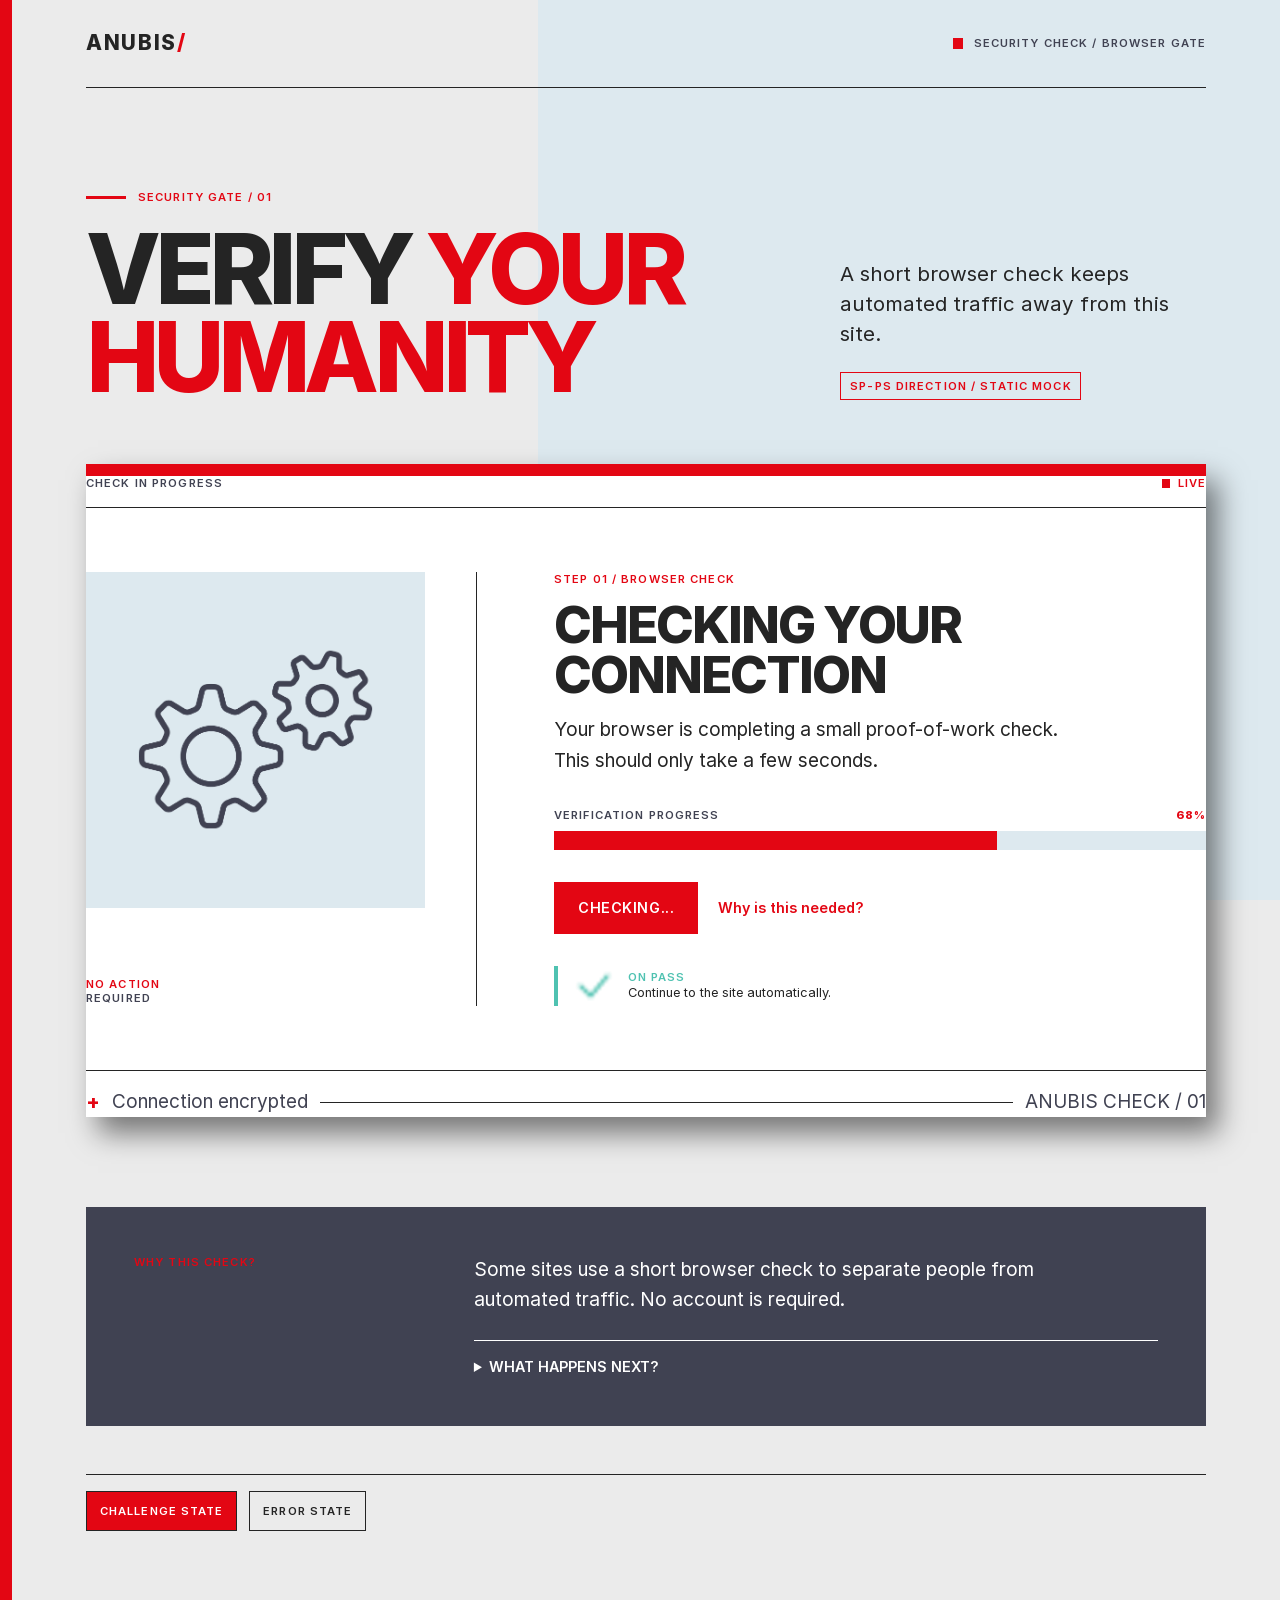
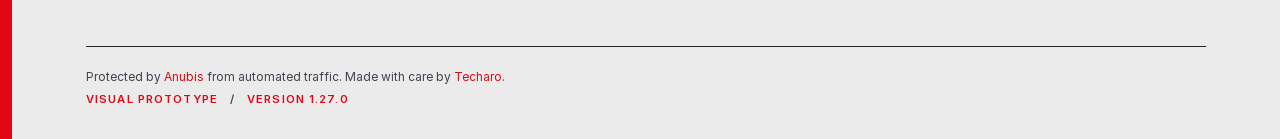
==== prototype/sp-styled-challenge/index.html @ 0422e62f "feat(prototype): add SP-styled challenge mock Add responsive static challenge and error states using" ====
<!doctype html>
<!-- PROTOTYPE ONLY: this page is a visual proposal, not production markup. -->
<html lang="en">
  <head>
    <meta charset="utf-8" />
    <meta name="viewport" content="width=device-width, initial-scale=1" />
    <meta name="robots" content="noindex, nofollow" />
    <title>Verify your humanity | Anubis prototype</title>
    <link rel="stylesheet" href="./styles.css" />
  </head>
  <body class="page-challenge">
    <header class="masthead">
      <a
        class="wordmark"
        href="./index.html"
        aria-label="Anubis prototype home"
      >
        Anubis<span class="wordmark-mark">/</span>
      </a>
      <div class="masthead-meta">
        <span class="masthead-signal" aria-hidden="true"></span>
        <span>Security check / Browser gate</span>
      </div>
    </header>

    <main class="page-shell">
      <section class="intro" aria-labelledby="page-title">
        <div>
          <div class="section-kicker">Security gate / 01</div>
          <h1 id="page-title">
            Verify <span class="text-red">your humanity</span>
          </h1>
        </div>
        <div>
          <p class="lede">
            A short browser check keeps automated traffic away from this site.
          </p>
          <span class="prototype-label">SP-PS direction / static mock</span>
        </div>
      </section>

      <section class="challenge-card" aria-labelledby="challenge-title">
        <div class="card-topline">
          <span>Check in progress</span>
          <span class="status-pill">
            <span class="status-dot" aria-hidden="true"></span>
            Live
          </span>
        </div>

        <div class="challenge-grid">
          <div class="visual-column">
            <div class="icon-frame">
              <img
                class="challenge-icon"
                src="../../web/static/img/pensive.webp"
                alt="Gears pictogram showing that the browser check is in progress"
              />
            </div>
            <p class="visual-note">No action<br /><span>required</span></p>
          </div>

          <div class="challenge-copy">
            <p class="eyebrow">Step 01 / Browser check</p>
            <h2 id="challenge-title">Checking your connection</h2>
            <p>
              Your browser is completing a small proof-of-work check. This
              should only take a few seconds.
            </p>

            <div class="progress-group">
              <div class="progress-meta">
                <span>Verification progress</span>
                <strong>68%</strong>
              </div>
              <div
                class="progress-track"
                role="progressbar"
                aria-label="Verification progress"
                aria-valuemin="0"
                aria-valuemax="100"
                aria-valuenow="68"
              >
                <span class="progress-fill"></span>
              </div>
            </div>

            <div class="challenge-actions">
              <button class="button-primary" type="button" disabled>
                Checking...
              </button>
              <a class="text-link" href="#why">Why is this needed?</a>
            </div>

            <div class="completion-note">
              <img
                class="completion-icon"
                src="../../web/static/img/happy.webp"
                alt=""
              />
              <p>
                <span class="completion-label">On pass</span>
                Continue to the site automatically.
              </p>
            </div>
          </div>
        </div>

        <div class="card-footer">
          <span class="card-footer-mark" aria-hidden="true">+</span>
          <span>Connection encrypted</span>
          <span class="card-footer-rule" aria-hidden="true"></span>
          <span>ANUBIS CHECK / 01</span>
        </div>
      </section>

      <section class="info-panel" id="why" aria-labelledby="why-title">
        <div class="info-heading" id="why-title">Why this check?</div>
        <div>
          <p>
            Some sites use a short browser check to separate people from
            automated traffic. No account is required.
          </p>
          <details>
            <summary>What happens next?</summary>
            <p>
              Once the check passes, this page sends you back to the address you
              requested. If it cannot complete, use the error-state mock below
              to contact the website owner.
            </p>
          </details>
        </div>
      </section>

      <nav class="state-nav" aria-label="Prototype page states">
        <a class="state-link" href="./index.html" aria-current="page">
          Challenge state
        </a>
        <a class="state-link" href="./error.html">Error state</a>
      </nav>
    </main>

    <footer class="site-footer">
      <p>
        Protected by <a href="https://github.com/TecharoHQ/anubis">Anubis</a>
        from automated traffic. Made with care by
        <a href="https://techaro.lol">Techaro</a>.
      </p>
      <div class="footer-meta">
        <span>Visual prototype</span>
        <span class="footer-separator" aria-hidden="true">/</span>
        <span>Version 1.27.0</span>
      </div>
    </footer>
  </body>
</html>
---- prototype/sp-styled-challenge/styles.css ----
/*
 * PROTOTYPE ONLY: visual direction for the SP-styled Anubis challenge pages.
 * The production templates should be rebuilt from the approved direction.
 */

@font-face {
  font-family: "Inter";
  font-style: normal;
  font-weight: 400;
  font-display: swap;
  src: url("../../xess/static/inter-regular.woff2") format("woff2");
}

@font-face {
  font-family: "Inter";
  font-style: normal;
  font-weight: 600;
  font-display: swap;
  src: url("../../xess/static/inter-semibold.woff2") format("woff2");
}

@font-face {
  font-family: "Inter";
  font-style: normal;
  font-weight: 800;
  font-display: swap;
  src: url("../../xess/static/inter-extrabold.woff2") format("woff2");
}

@font-face {
  font-family: "Iosevka Curly";
  font-style: normal;
  font-weight: 400;
  font-display: swap;
  src: url("../../xess/static/iosevka-curly.woff2") format("woff2");
}

:root {
  --red: #e30613;
  --ink: #242424;
  --dark-grey: #404252;
  --light-grey: #ebebeb;
  --pale-blue: #dde9ef;
  --turquoise: #4fc2b1;
  --white: #ffffff;
  --shadow: 12px 16px 27px rgba(0, 0, 0, 0.5);
  --gutter: clamp(1.25rem, 5vw, 5rem);
}

* {
  box-sizing: border-box;
}

html {
  min-width: 320px;
  scroll-behavior: smooth;
}

body {
  min-height: 100vh;
  margin: 0;
  border-left: 12px solid var(--red);
  background: var(--light-grey);
  color: var(--ink);
  font-family:
    Inter,
    -apple-system,
    BlinkMacSystemFont,
    "Segoe UI",
    sans-serif;
  font-size: 19px;
  font-weight: 400;
  line-height: 1.6;
}

body::before {
  position: fixed;
  z-index: -1;
  inset: 0 0 0 42%;
  background: var(--pale-blue);
  content: "";
}

a {
  color: var(--red);
  text-decoration: none;
}

a:hover {
  text-decoration: underline;
  text-decoration-thickness: 0.125em;
  text-underline-offset: 0.15em;
}

:focus-visible {
  outline: 3px solid var(--red);
  outline-offset: 4px;
}

img {
  display: block;
  max-width: 100%;
}

button,
a.button {
  min-height: 3.25rem;
  border: 0;
  border-radius: 0;
  padding: 0.75rem 1.5rem;
  font: inherit;
  font-size: 0.9rem;
  font-weight: 600;
  line-height: 1.25;
  text-transform: uppercase;
  letter-spacing: 0.04em;
  cursor: pointer;
}

button:disabled {
  cursor: wait;
}

.button-primary {
  background: var(--red);
  color: var(--white);
  transition:
    background-color 0.25s ease-in-out,
    color 0.25s ease-in-out;
}

.button-primary:hover:not(:disabled),
.button-primary:focus-visible:not(:disabled) {
  background: var(--ink);
  color: var(--white);
}

.button-secondary {
  display: inline-flex;
  align-items: center;
  justify-content: center;
  background: var(--light-grey);
  color: var(--red);
  transition:
    background-color 0.25s ease-in-out,
    color 0.25s ease-in-out;
}

.button-secondary:hover,
.button-secondary:focus-visible {
  background: var(--red);
  color: var(--white);
  text-decoration: none;
}

.masthead,
.page-shell,
.site-footer {
  width: min(1120px, calc(100% - 2 * var(--gutter)));
  margin-inline: auto;
}

.masthead {
  display: flex;
  align-items: center;
  justify-content: space-between;
  gap: 1rem;
  min-height: 5.5rem;
  border-bottom: 1px solid var(--ink);
}

.wordmark {
  color: var(--ink);
  font-size: 1.3rem;
  font-weight: 800;
  line-height: 1;
  text-transform: uppercase;
  letter-spacing: 0.08em;
}

.wordmark:hover {
  color: var(--red);
  text-decoration: none;
}

.wordmark-mark {
  color: var(--red);
}

.masthead-meta,
.prototype-label,
.section-kicker,
.eyebrow,
.card-topline,
.visual-note,
.progress-meta,
.completion-label,
.info-heading,
.state-link,
.footer-meta {
  font-size: 0.7rem;
  font-weight: 600;
  line-height: 1.3;
  text-transform: uppercase;
  letter-spacing: 0.1em;
}

.masthead-meta {
  display: flex;
  align-items: center;
  gap: 0.65rem;
  color: var(--dark-grey);
  text-align: right;
}

.masthead-signal {
  display: inline-block;
  width: 0.65rem;
  height: 0.65rem;
  background: var(--red);
}

.page-shell {
  padding-block: clamp(3.5rem, 8vw, 7rem) clamp(4rem, 9vw, 8rem);
}

.intro {
  display: grid;
  grid-template-columns: minmax(0, 1fr) minmax(14rem, 0.55fr);
  align-items: end;
  gap: clamp(2rem, 7vw, 7rem);
  margin-bottom: clamp(2rem, 5vw, 4.5rem);
}

.section-kicker {
  display: flex;
  align-items: center;
  gap: 0.75rem;
  margin-bottom: 1.25rem;
  color: var(--red);
}

.section-kicker::before {
  width: 2.5rem;
  height: 3px;
  background: currentColor;
  content: "";
}

h1,
h2,
h3,
p {
  margin-top: 0;
}

h1,
h2,
h3 {
  font-weight: 800;
  text-transform: uppercase;
}

h1 {
  max-width: 9ch;
  margin-bottom: 0;
  font-size: clamp(3.25rem, 7.6vw, 6.4rem);
  line-height: 0.9;
  letter-spacing: -0.06em;
}

.text-red {
  color: var(--red);
}

.lede {
  max-width: 29rem;
  margin-bottom: 0.25rem;
  font-size: clamp(1.05rem, 1.6vw, 1.3rem);
  line-height: 1.45;
}

.prototype-label {
  display: inline-block;
  margin-top: 1.25rem;
  border: 1px solid var(--red);
  padding: 0.35rem 0.55rem;
  color: var(--red);
}

.challenge-card,
.error-card {
  background: var(--white);
  box-shadow: var(--shadow);
}

.challenge-card {
  border-top: 12px solid var(--red);
}

.card-topline {
  display: flex;
  align-items: center;
  justify-content: space-between;
  gap: 1rem;
  border-bottom: 1px solid var(--ink);
  padding-bottom: 1rem;
  color: var(--dark-grey);
}

.status-pill {
  display: inline-flex;
  align-items: center;
  gap: 0.45rem;
  color: var(--red);
}

.status-dot {
  display: inline-block;
  width: 0.55rem;
  height: 0.55rem;
  background: var(--red);
}

.challenge-grid {
  display: grid;
  grid-template-columns: minmax(15rem, 0.75fr) minmax(0, 1.25fr);
  gap: clamp(2rem, 6vw, 6rem);
  padding: clamp(2rem, 5vw, 4.5rem) 0;
}

.visual-column {
  display: flex;
  flex-direction: column;
  justify-content: space-between;
  border-right: 1px solid var(--ink);
  padding-right: clamp(1.5rem, 4vw, 4rem);
}

.icon-frame {
  display: grid;
  place-items: center;
  min-height: clamp(15rem, 30vw, 21rem);
  background: var(--pale-blue);
}

.challenge-icon {
  width: min(70%, 15rem);
}

.visual-note {
  margin: 1.25rem 0 0;
  color: var(--red);
}

.visual-note span {
  color: var(--dark-grey);
}

.eyebrow {
  margin-bottom: 0.8rem;
  color: var(--red);
}

h2 {
  max-width: 14ch;
  margin-bottom: 1rem;
  font-size: clamp(2rem, 4vw, 3.4rem);
  line-height: 0.98;
  letter-spacing: -0.04em;
}

.challenge-copy > p:not(.eyebrow) {
  max-width: 34rem;
  margin-bottom: 2rem;
}

.progress-group {
  margin-bottom: 2rem;
}

.progress-meta {
  display: flex;
  justify-content: space-between;
  gap: 1rem;
  margin-bottom: 0.55rem;
  color: var(--dark-grey);
}

.progress-meta strong {
  color: var(--red);
  font-weight: 800;
}

.progress-track {
  height: 1.15rem;
  background: var(--pale-blue);
}

.progress-fill {
  display: block;
  width: 68%;
  height: 100%;
  background: var(--red);
  transition: width 0.9s ease;
}

.challenge-actions,
.error-actions {
  display: flex;
  flex-wrap: wrap;
  align-items: center;
  gap: 1.25rem;
}

.text-link {
  font-size: 0.9rem;
  font-weight: 600;
}

.completion-note {
  display: flex;
  align-items: center;
  gap: 0.85rem;
  margin-top: 2rem;
  border-left: 4px solid var(--turquoise);
  padding-left: 1rem;
}

.completion-icon {
  width: 2.5rem;
  height: 2.5rem;
  object-fit: contain;
}

.completion-note p {
  margin-bottom: 0;
  font-size: 0.8rem;
  line-height: 1.35;
}

.completion-label {
  display: block;
  color: var(--turquoise);
}

.card-footer {
  display: flex;
  align-items: center;
  gap: 0.75rem;
  border-top: 1px solid var(--ink);
  padding-top: 1rem;
  color: var(--dark-grey);
}

.card-footer-mark {
  color: var(--red);
  font-size: 1.25rem;
  font-weight: 800;
  line-height: 1;
}

.card-footer-rule {
  flex: 1;
  height: 1px;
  background: var(--ink);
}

.info-panel {
  display: grid;
  grid-template-columns: minmax(10rem, 0.45fr) minmax(0, 1fr);
  gap: 2rem;
  margin-top: clamp(3rem, 7vw, 6rem);
  background: var(--dark-grey);
  padding: clamp(1.5rem, 4vw, 3rem);
  color: var(--white);
}

.info-heading {
  color: var(--red);
}

.info-panel p {
  max-width: 39rem;
  margin-bottom: 1.5rem;
}

details {
  border-top: 1px solid var(--white);
  padding-top: 0.9rem;
}

summary {
  color: var(--white);
  font-size: 0.9rem;
  font-weight: 600;
  text-transform: uppercase;
  cursor: pointer;
}

details p {
  margin: 1rem 0 0;
  color: var(--light-grey);
  font-size: 0.95rem;
}

.state-nav {
  display: flex;
  flex-wrap: wrap;
  gap: 0.75rem;
  margin-top: 3rem;
  border-top: 1px solid var(--ink);
  padding-top: 1rem;
}

.state-link {
  display: inline-flex;
  align-items: center;
  min-height: 2.5rem;
  border: 1px solid var(--ink);
  padding: 0.55rem 0.8rem;
  color: var(--ink);
}

.state-link:hover,
.state-link[aria-current="page"] {
  background: var(--red);
  color: var(--white);
  text-decoration: none;
}

.site-footer {
  border-top: 1px solid var(--ink);
  padding-block: 1.25rem 2rem;
  color: var(--dark-grey);
  font-size: 0.75rem;
}

.site-footer p {
  margin-bottom: 0.35rem;
}

.footer-meta {
  display: flex;
  flex-wrap: wrap;
  gap: 0.75rem;
  color: var(--red);
}

.footer-separator {
  color: var(--dark-grey);
}

.error-card {
  border-top: 12px solid var(--red);
  padding: clamp(1.5rem, 5vw, 4.5rem);
}

.error-layout {
  display: grid;
  grid-template-columns: minmax(14rem, 0.65fr) minmax(0, 1.35fr);
  align-items: center;
  gap: clamp(2rem, 7vw, 7rem);
}

.error-icon-frame {
  display: grid;
  place-items: center;
  min-height: clamp(15rem, 30vw, 21rem);
  background: var(--pale-blue);
}

.error-icon {
  width: min(68%, 14rem);
}

.error-copy h2 {
  max-width: 12ch;
}

.error-copy > p:not(.eyebrow) {
  max-width: 36rem;
  margin-bottom: 1.5rem;
}

.error-code {
  margin: 0 0 2rem;
  background: var(--ink);
  padding: 1rem 1.25rem;
  overflow-x: auto;
  color: var(--white);
  font-family: "Iosevka Curly", ui-monospace, monospace;
  font-size: 0.85rem;
  line-height: 1.5;
}

.error-help {
  margin-top: 1.5rem;
  border-left: 4px solid var(--red);
  padding-left: 1rem;
  font-size: 0.9rem;
}

.error-help p {
  margin-bottom: 0;
}

@media (max-width: 700px) {
  body {
    border-left-width: 6px;
    font-size: 17px;
  }

  body::before {
    left: 55%;
  }

  .masthead {
    min-height: 4.5rem;
  }

  .masthead-meta {
    max-width: 10rem;
    font-size: 0.6rem;
  }

  .intro,
  .challenge-grid,
  .error-layout,
  .info-panel {
    grid-template-columns: 1fr;
  }

  .intro {
    gap: 1.5rem;
  }

  h1 {
    font-size: clamp(3rem, 16vw, 5.25rem);
  }

  .challenge-grid {
    gap: 2rem;
  }

  .visual-column {
    border-right: 0;
    border-bottom: 1px solid var(--ink);
    padding: 0 0 2rem;
  }

  .icon-frame,
  .error-icon-frame {
    min-height: 13rem;
  }

  .challenge-icon,
  .error-icon {
    width: min(50%, 11rem);
  }

  .info-panel {
    gap: 1rem;
  }

  .error-card {
    padding: 1.5rem;
  }
}

@media (prefers-reduced-motion: reduce) {
  html {
    scroll-behavior: auto;
  }

  .button-primary,
  .button-secondary,
  .progress-fill {
    transition: none;
  }
}
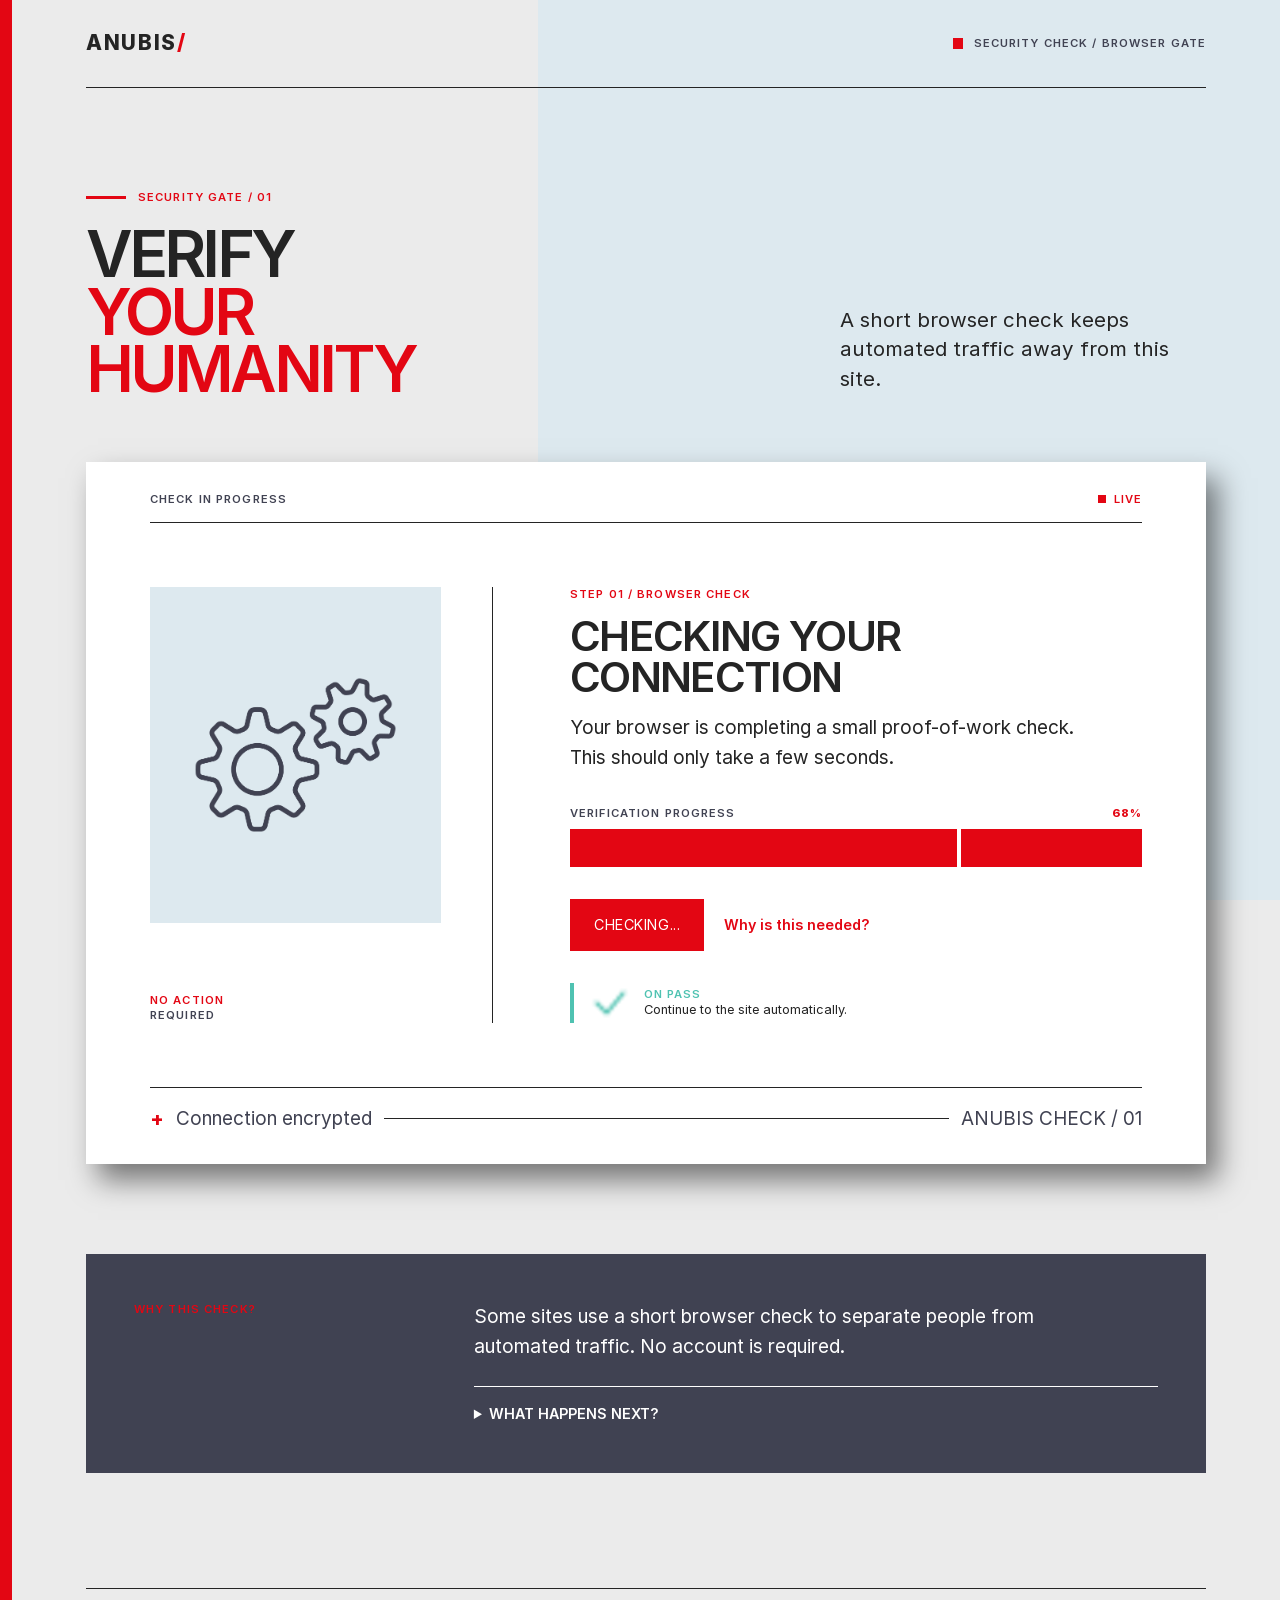
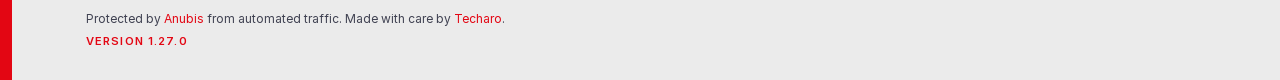
==== commit 80ac92ef: "fix: keep prototype chrome out of mock states Keep review-only labels and navigation outside the pro" ====
--- a/prototype/sp-styled-challenge/index.html
+++ b/prototype/sp-styled-challenge/index.html
@@ -35,7 +35,6 @@
           <p class="lede">
             A short browser check keeps automated traffic away from this site.
           </p>
-          <span class="prototype-label">SP-PS direction / static mock</span>
         </div>
       </section>
 
@@ -131,13 +130,6 @@
           </details>
         </div>
       </section>
-
-      <nav class="state-nav" aria-label="Prototype page states">
-        <a class="state-link" href="./index.html" aria-current="page">
-          Challenge state
-        </a>
-        <a class="state-link" href="./error.html">Error state</a>
-      </nav>
     </main>
 
     <footer class="site-footer">
@@ -147,8 +139,6 @@
         <a href="https://techaro.lol">Techaro</a>.
       </p>
       <div class="footer-meta">
-        <span>Visual prototype</span>
-        <span class="footer-separator" aria-hidden="true">/</span>
         <span>Version 1.27.0</span>
       </div>
     </footer>
--- a/prototype/sp-styled-challenge/styles.css
+++ b/prototype/sp-styled-challenge/styles.css
@@ -110,7 +110,7 @@
   padding: 0.75rem 1.5rem;
   font: inherit;
   font-size: 0.9rem;
-  font-weight: 600;
+  font-weight: 400;
   line-height: 1.25;
   text-transform: uppercase;
   letter-spacing: 0.04em;
@@ -131,26 +131,8 @@
 
 .button-primary:hover:not(:disabled),
 .button-primary:focus-visible:not(:disabled) {
-  background: var(--ink);
-  color: var(--white);
-}
-
-.button-secondary {
-  display: inline-flex;
-  align-items: center;
-  justify-content: center;
-  background: var(--light-grey);
-  color: var(--red);
-  transition:
-    background-color 0.25s ease-in-out,
-    color 0.25s ease-in-out;
-}
-
-.button-secondary:hover,
-.button-secondary:focus-visible {
   background: var(--red);
   color: var(--white);
-  text-decoration: none;
 }
 
 .masthead,
@@ -188,7 +170,6 @@
 }
 
 .masthead-meta,
-.prototype-label,
 .section-kicker,
 .eyebrow,
 .card-topline,
@@ -196,7 +177,6 @@
 .progress-meta,
 .completion-label,
 .info-heading,
-.state-link,
 .footer-meta {
   font-size: 0.7rem;
   font-weight: 600;
@@ -257,14 +237,14 @@
 h1,
 h2,
 h3 {
-  font-weight: 800;
+  font-weight: 600;
   text-transform: uppercase;
 }
 
 h1 {
   max-width: 9ch;
   margin-bottom: 0;
-  font-size: clamp(3.25rem, 7.6vw, 6.4rem);
+  font-size: clamp(3.25rem, 5vw, 4.5625rem);
   line-height: 0.9;
   letter-spacing: -0.06em;
 }
@@ -280,22 +260,11 @@
   line-height: 1.45;
 }
 
-.prototype-label {
-  display: inline-block;
-  margin-top: 1.25rem;
-  border: 1px solid var(--red);
-  padding: 0.35rem 0.55rem;
-  color: var(--red);
-}
-
 .challenge-card,
 .error-card {
   background: var(--white);
   box-shadow: var(--shadow);
-}
-
-.challenge-card {
-  border-top: 12px solid var(--red);
+  padding: clamp(15px, 3vw, 30px) clamp(15px, 5vw, 80px);
 }
 
 .card-topline {
@@ -337,7 +306,8 @@
   padding-right: clamp(1.5rem, 4vw, 4rem);
 }
 
-.icon-frame {
+.icon-frame,
+.error-icon-frame {
   display: grid;
   place-items: center;
   min-height: clamp(15rem, 30vw, 21rem);
@@ -365,7 +335,7 @@
 h2 {
   max-width: 14ch;
   margin-bottom: 1rem;
-  font-size: clamp(2rem, 4vw, 3.4rem);
+  font-size: clamp(2rem, 3.5vw, 2.625rem);
   line-height: 0.98;
   letter-spacing: -0.04em;
 }
@@ -393,16 +363,30 @@
 }
 
 .progress-track {
-  height: 1.15rem;
-  background: var(--pale-blue);
+  --progress: 68%;
+  position: relative;
+  height: clamp(17.5px, 3vw, 37.5px);
+  overflow: hidden;
+  background: var(--red);
 }
 
 .progress-fill {
   display: block;
-  width: 68%;
+  width: var(--progress);
   height: 100%;
   background: var(--red);
   transition: width 0.9s ease;
+}
+
+/* Keep the campaign bar solid red while showing its static position. */
+.progress-track::after {
+  position: absolute;
+  top: 0;
+  bottom: 0;
+  left: calc(var(--progress) - 2px);
+  width: 4px;
+  background: var(--white);
+  content: "";
 }
 
 .challenge-actions,
@@ -446,6 +430,7 @@
 
 .card-footer {
   display: flex;
+  flex-wrap: wrap;
   align-items: center;
   gap: 0.75rem;
   border-top: 1px solid var(--ink);
@@ -504,31 +489,6 @@
   font-size: 0.95rem;
 }
 
-.state-nav {
-  display: flex;
-  flex-wrap: wrap;
-  gap: 0.75rem;
-  margin-top: 3rem;
-  border-top: 1px solid var(--ink);
-  padding-top: 1rem;
-}
-
-.state-link {
-  display: inline-flex;
-  align-items: center;
-  min-height: 2.5rem;
-  border: 1px solid var(--ink);
-  padding: 0.55rem 0.8rem;
-  color: var(--ink);
-}
-
-.state-link:hover,
-.state-link[aria-current="page"] {
-  background: var(--red);
-  color: var(--white);
-  text-decoration: none;
-}
-
 .site-footer {
   border-top: 1px solid var(--ink);
   padding-block: 1.25rem 2rem;
@@ -547,15 +507,6 @@
   color: var(--red);
 }
 
-.footer-separator {
-  color: var(--dark-grey);
-}
-
-.error-card {
-  border-top: 12px solid var(--red);
-  padding: clamp(1.5rem, 5vw, 4.5rem);
-}
-
 .error-layout {
   display: grid;
   grid-template-columns: minmax(14rem, 0.65fr) minmax(0, 1.35fr);
@@ -563,13 +514,6 @@
   gap: clamp(2rem, 7vw, 7rem);
 }
 
-.error-icon-frame {
-  display: grid;
-  place-items: center;
-  min-height: clamp(15rem, 30vw, 21rem);
-  background: var(--pale-blue);
-}
-
 .error-icon {
   width: min(68%, 14rem);
 }
@@ -585,13 +529,20 @@
 
 .error-code {
   margin: 0 0 2rem;
-  background: var(--ink);
+  border: 2px solid var(--red);
+  background: var(--white);
   padding: 1rem 1.25rem;
   overflow-x: auto;
-  color: var(--white);
+  color: var(--red);
+  font-size: 0.85rem;
+  font-weight: 600;
+  line-height: 1.5;
+  text-align: center;
+}
+
+.error-code,
+.error-code code {
   font-family: "Iosevka Curly", ui-monospace, monospace;
-  font-size: 0.85rem;
-  line-height: 1.5;
 }
 
 .error-help {
@@ -636,7 +587,7 @@
   }
 
   h1 {
-    font-size: clamp(3rem, 16vw, 5.25rem);
+    font-size: clamp(3rem, 16vw, 4.5625rem);
   }
 
   .challenge-grid {
@@ -662,10 +613,6 @@
   .info-panel {
     gap: 1rem;
   }
-
-  .error-card {
-    padding: 1.5rem;
-  }
 }
 
 @media (prefers-reduced-motion: reduce) {
@@ -674,7 +621,6 @@
   }
 
   .button-primary,
-  .button-secondary,
   .progress-fill {
     transition: none;
   }
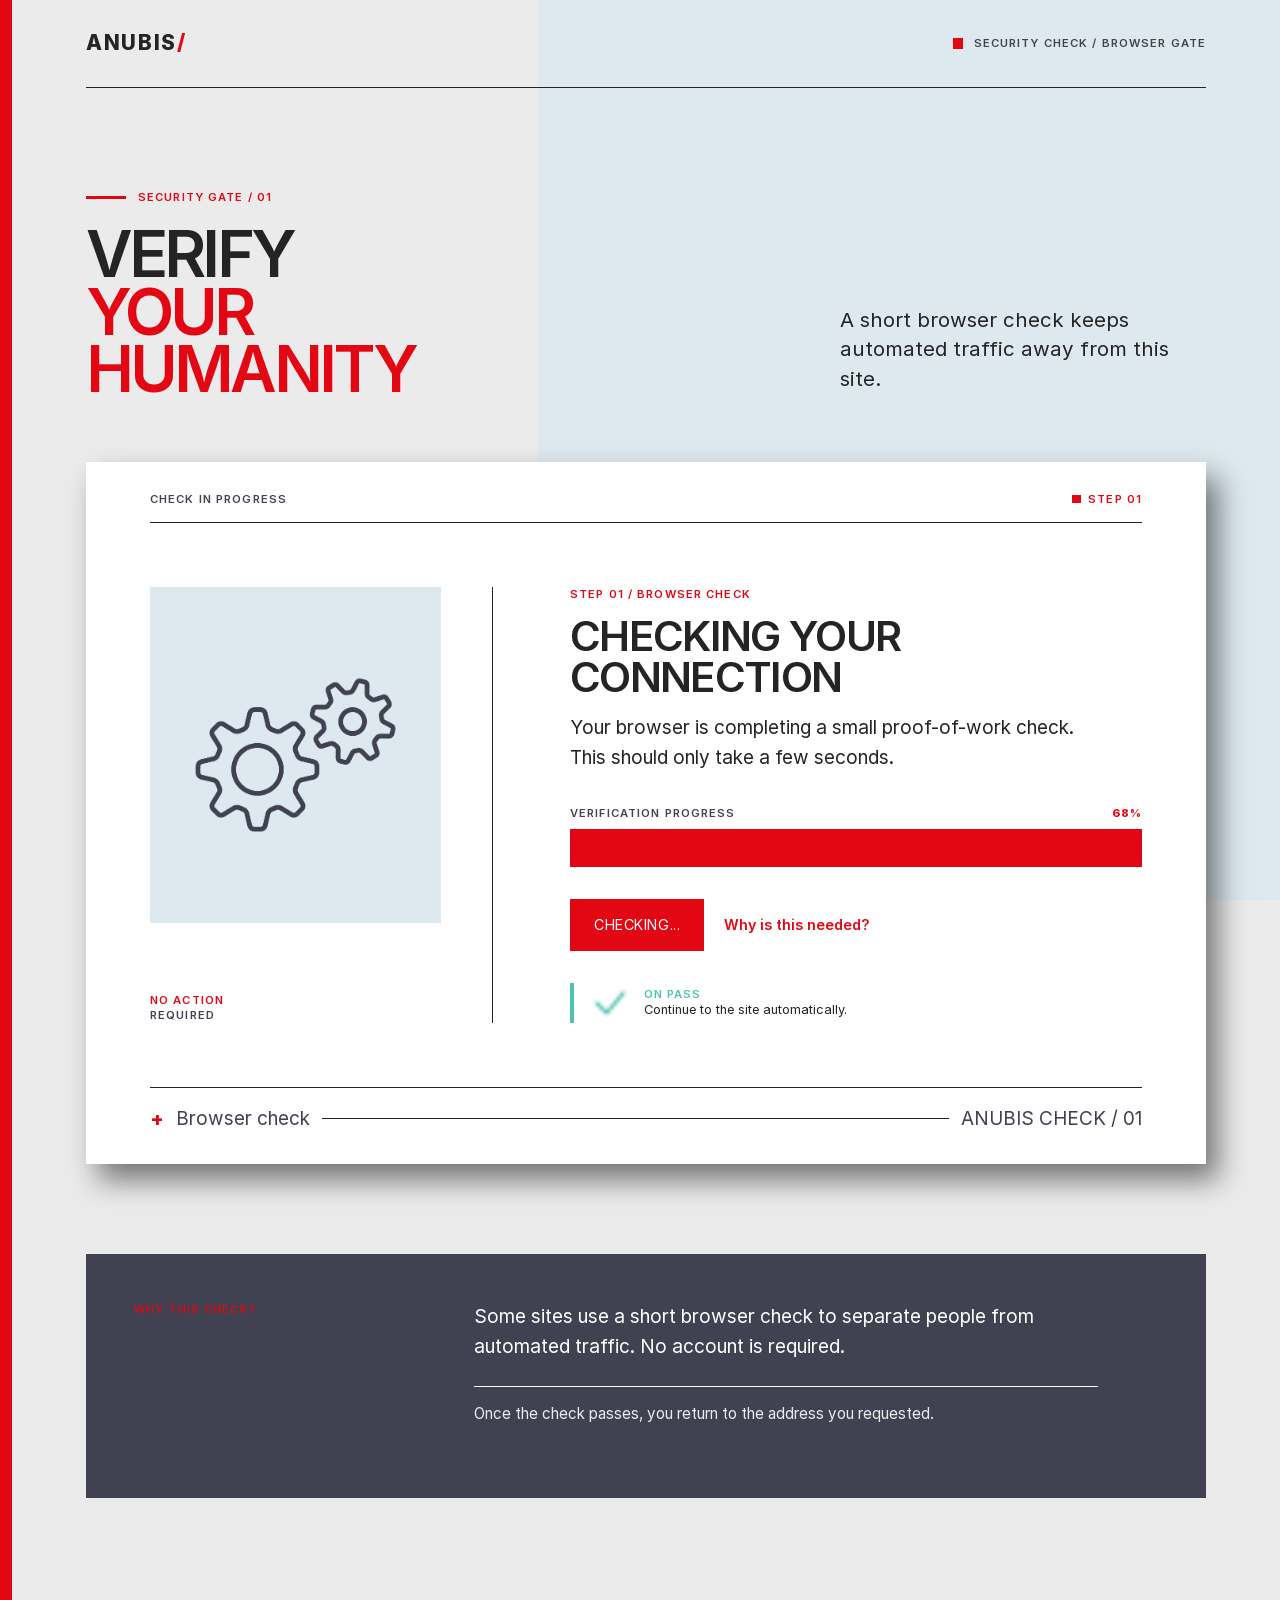
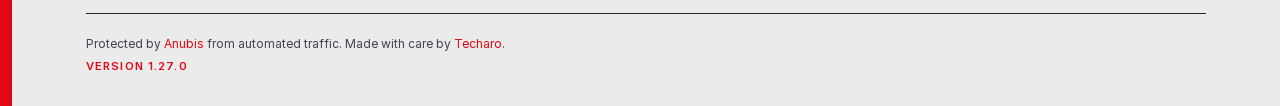
==== commit 1a08af4e: "fix: keep prototype content neutral Remove operational placeholders and interactive FAQ behavior fro" ====
--- a/prototype/sp-styled-challenge/index.html
+++ b/prototype/sp-styled-challenge/index.html
@@ -43,7 +43,7 @@
           <span>Check in progress</span>
           <span class="status-pill">
             <span class="status-dot" aria-hidden="true"></span>
-            Live
+            Step 01
           </span>
         </div>
 
@@ -107,7 +107,7 @@
 
         <div class="card-footer">
           <span class="card-footer-mark" aria-hidden="true">+</span>
-          <span>Connection encrypted</span>
+          <span>Browser check</span>
           <span class="card-footer-rule" aria-hidden="true"></span>
           <span>ANUBIS CHECK / 01</span>
         </div>
@@ -120,14 +120,9 @@
             Some sites use a short browser check to separate people from
             automated traffic. No account is required.
           </p>
-          <details>
-            <summary>What happens next?</summary>
-            <p>
-              Once the check passes, this page sends you back to the address you
-              requested. If it cannot complete, use the error-state mock below
-              to contact the website owner.
-            </p>
-          </details>
+          <p class="info-note">
+            Once the check passes, you return to the address you requested.
+          </p>
         </div>
       </section>
     </main>
--- a/prototype/sp-styled-challenge/styles.css
+++ b/prototype/sp-styled-challenge/styles.css
@@ -67,6 +67,10 @@
     -apple-system,
     BlinkMacSystemFont,
     "Segoe UI",
+    Roboto,
+    "Helvetica Neue",
+    Arial,
+    "Noto Sans",
     sans-serif;
   font-size: 19px;
   font-weight: 400;
@@ -363,30 +367,16 @@
 }
 
 .progress-track {
-  --progress: 68%;
-  position: relative;
   height: clamp(17.5px, 3vw, 37.5px);
-  overflow: hidden;
   background: var(--red);
 }
 
 .progress-fill {
   display: block;
-  width: var(--progress);
+  width: 68%;
   height: 100%;
   background: var(--red);
   transition: width 0.9s ease;
-}
-
-/* Keep the campaign bar solid red while showing its static position. */
-.progress-track::after {
-  position: absolute;
-  top: 0;
-  bottom: 0;
-  left: calc(var(--progress) - 2px);
-  width: 4px;
-  background: var(--white);
-  content: "";
 }
 
 .challenge-actions,
@@ -470,21 +460,9 @@
   margin-bottom: 1.5rem;
 }
 
-details {
+.info-note {
   border-top: 1px solid var(--white);
   padding-top: 0.9rem;
-}
-
-summary {
-  color: var(--white);
-  font-size: 0.9rem;
-  font-weight: 600;
-  text-transform: uppercase;
-  cursor: pointer;
-}
-
-details p {
-  margin: 1rem 0 0;
   color: var(--light-grey);
   font-size: 0.95rem;
 }
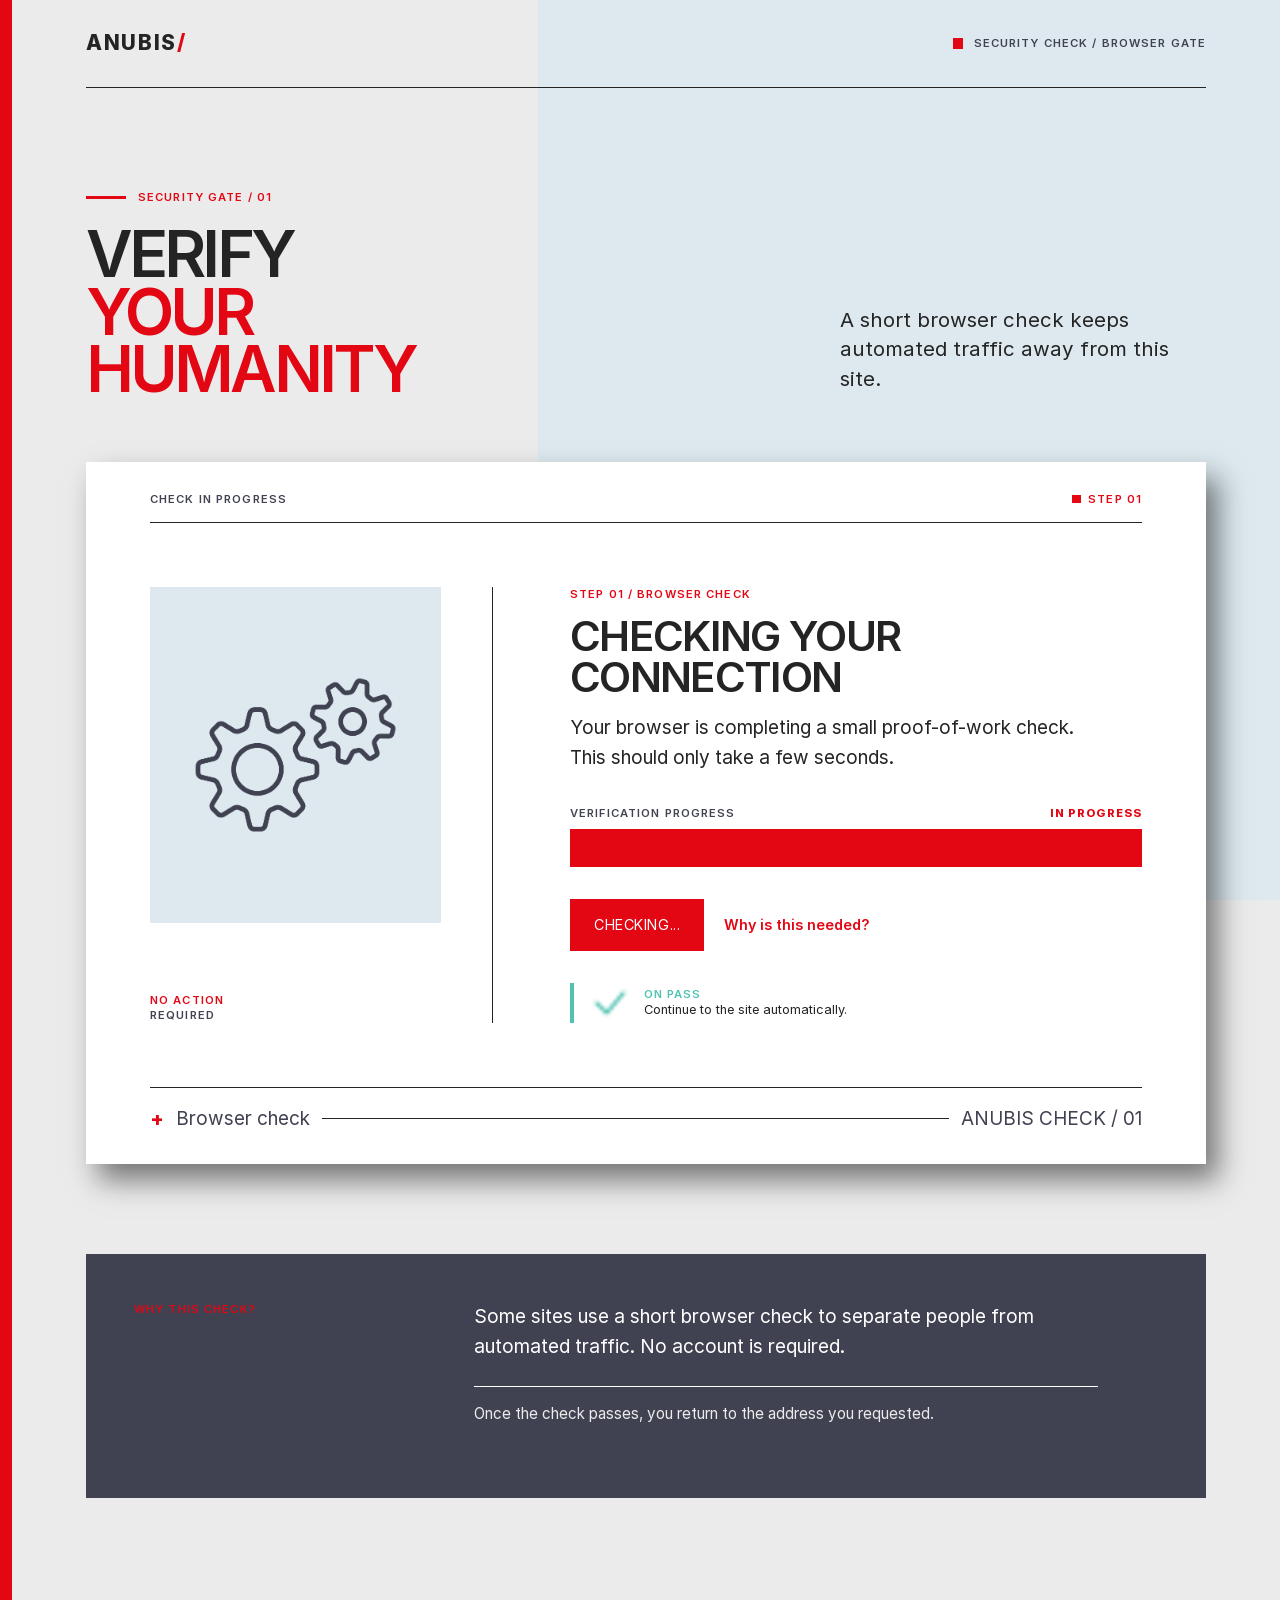
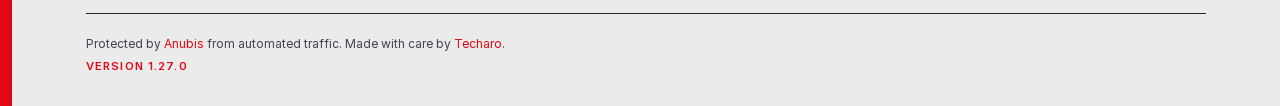
==== commit 7a83d303: "fix: make prototype progress indeterminate Avoid implying a numeric boundary on the solid red campai" ====
--- a/prototype/sp-styled-challenge/index.html
+++ b/prototype/sp-styled-challenge/index.html
@@ -70,15 +70,12 @@
             <div class="progress-group">
               <div class="progress-meta">
                 <span>Verification progress</span>
-                <strong>68%</strong>
+                <strong>In progress</strong>
               </div>
               <div
                 class="progress-track"
                 role="progressbar"
                 aria-label="Verification progress"
-                aria-valuemin="0"
-                aria-valuemax="100"
-                aria-valuenow="68"
               >
                 <span class="progress-fill"></span>
               </div>
--- a/prototype/sp-styled-challenge/styles.css
+++ b/prototype/sp-styled-challenge/styles.css
@@ -373,7 +373,7 @@
 
 .progress-fill {
   display: block;
-  width: 68%;
+  width: 100%;
   height: 100%;
   background: var(--red);
   transition: width 0.9s ease;
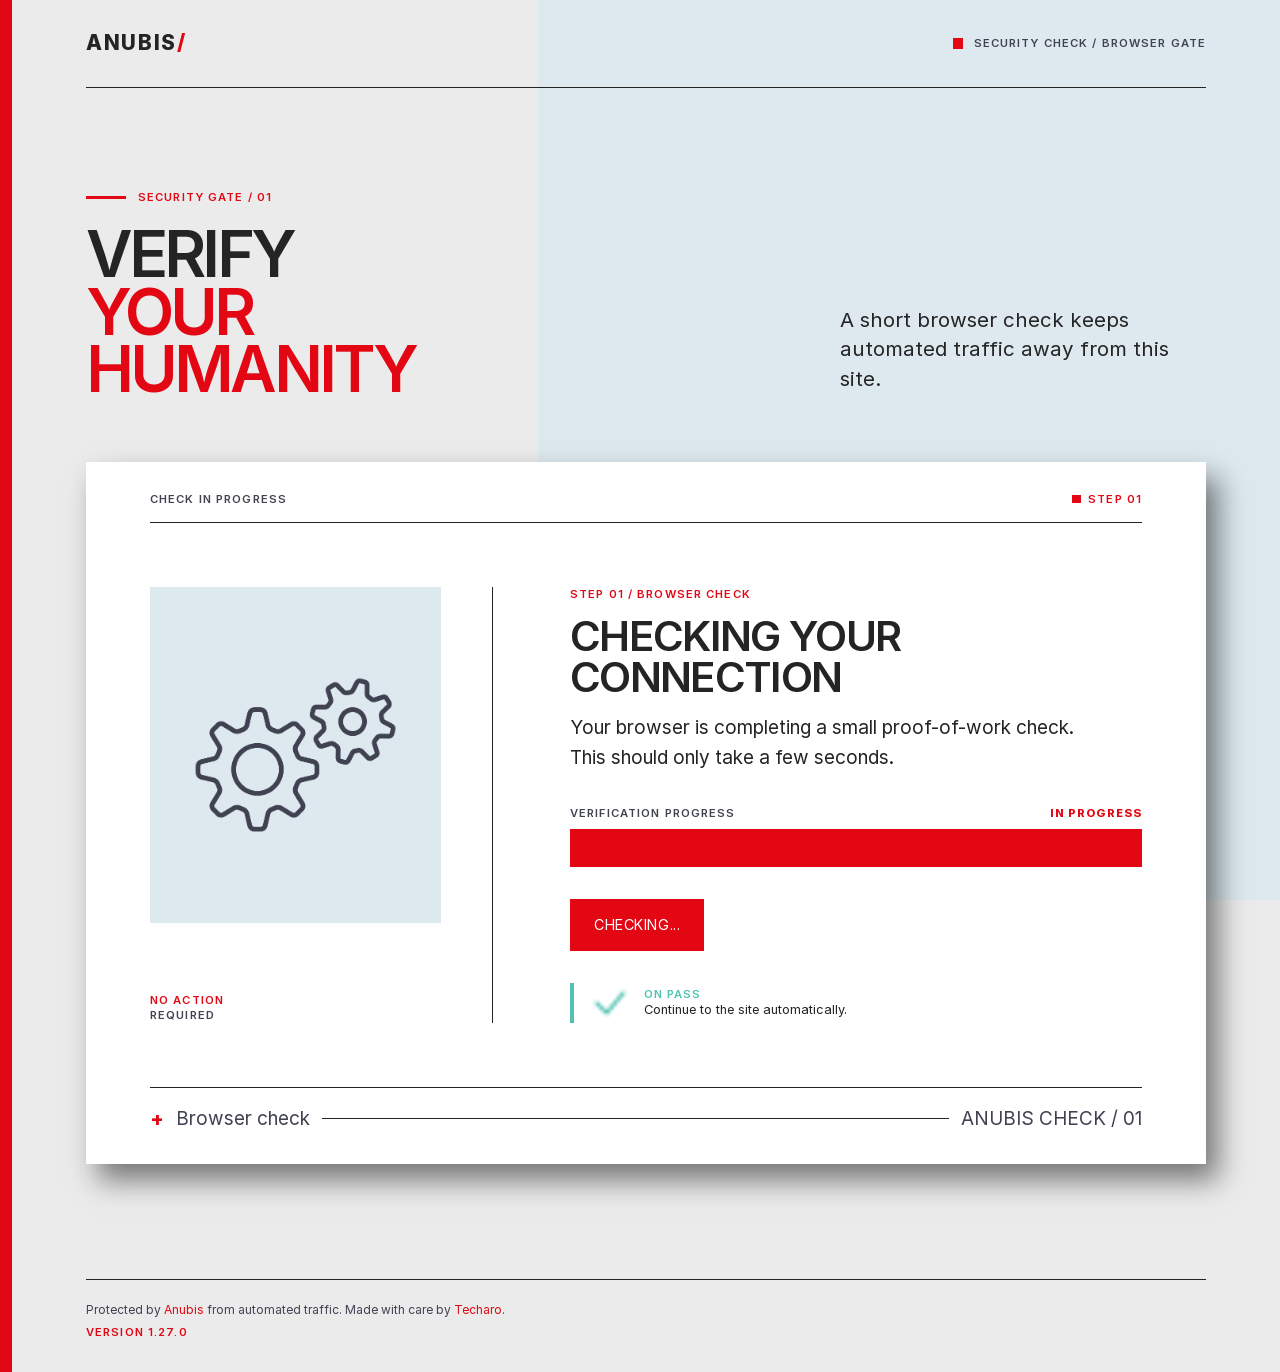
==== commit 1e2b93a0: "fix: keep prototype mock focused Remove unrequested informational content and motion from the static" ====
--- a/prototype/sp-styled-challenge/index.html
+++ b/prototype/sp-styled-challenge/index.html
@@ -85,7 +85,6 @@
               <button class="button-primary" type="button" disabled>
                 Checking...
               </button>
-              <a class="text-link" href="#why">Why is this needed?</a>
             </div>
 
             <div class="completion-note">
@@ -109,19 +108,6 @@
           <span>ANUBIS CHECK / 01</span>
         </div>
       </section>
-
-      <section class="info-panel" id="why" aria-labelledby="why-title">
-        <div class="info-heading" id="why-title">Why this check?</div>
-        <div>
-          <p>
-            Some sites use a short browser check to separate people from
-            automated traffic. No account is required.
-          </p>
-          <p class="info-note">
-            Once the check passes, you return to the address you requested.
-          </p>
-        </div>
-      </section>
     </main>
 
     <footer class="site-footer">
--- a/prototype/sp-styled-challenge/styles.css
+++ b/prototype/sp-styled-challenge/styles.css
@@ -180,7 +180,6 @@
 .visual-note,
 .progress-meta,
 .completion-label,
-.info-heading,
 .footer-meta {
   font-size: 0.7rem;
   font-weight: 600;
@@ -387,11 +386,6 @@
   gap: 1.25rem;
 }
 
-.text-link {
-  font-size: 0.9rem;
-  font-weight: 600;
-}
-
 .completion-note {
   display: flex;
   align-items: center;
@@ -439,32 +433,6 @@
   flex: 1;
   height: 1px;
   background: var(--ink);
-}
-
-.info-panel {
-  display: grid;
-  grid-template-columns: minmax(10rem, 0.45fr) minmax(0, 1fr);
-  gap: 2rem;
-  margin-top: clamp(3rem, 7vw, 6rem);
-  background: var(--dark-grey);
-  padding: clamp(1.5rem, 4vw, 3rem);
-  color: var(--white);
-}
-
-.info-heading {
-  color: var(--red);
-}
-
-.info-panel p {
-  max-width: 39rem;
-  margin-bottom: 1.5rem;
-}
-
-.info-note {
-  border-top: 1px solid var(--white);
-  padding-top: 0.9rem;
-  color: var(--light-grey);
-  font-size: 0.95rem;
 }
 
 .site-footer {
@@ -555,8 +523,7 @@
 
   .intro,
   .challenge-grid,
-  .error-layout,
-  .info-panel {
+  .error-layout {
     grid-template-columns: 1fr;
   }
 
@@ -587,10 +554,6 @@
   .error-icon {
     width: min(50%, 11rem);
   }
-
-  .info-panel {
-    gap: 1rem;
-  }
 }
 
 @media (prefers-reduced-motion: reduce) {
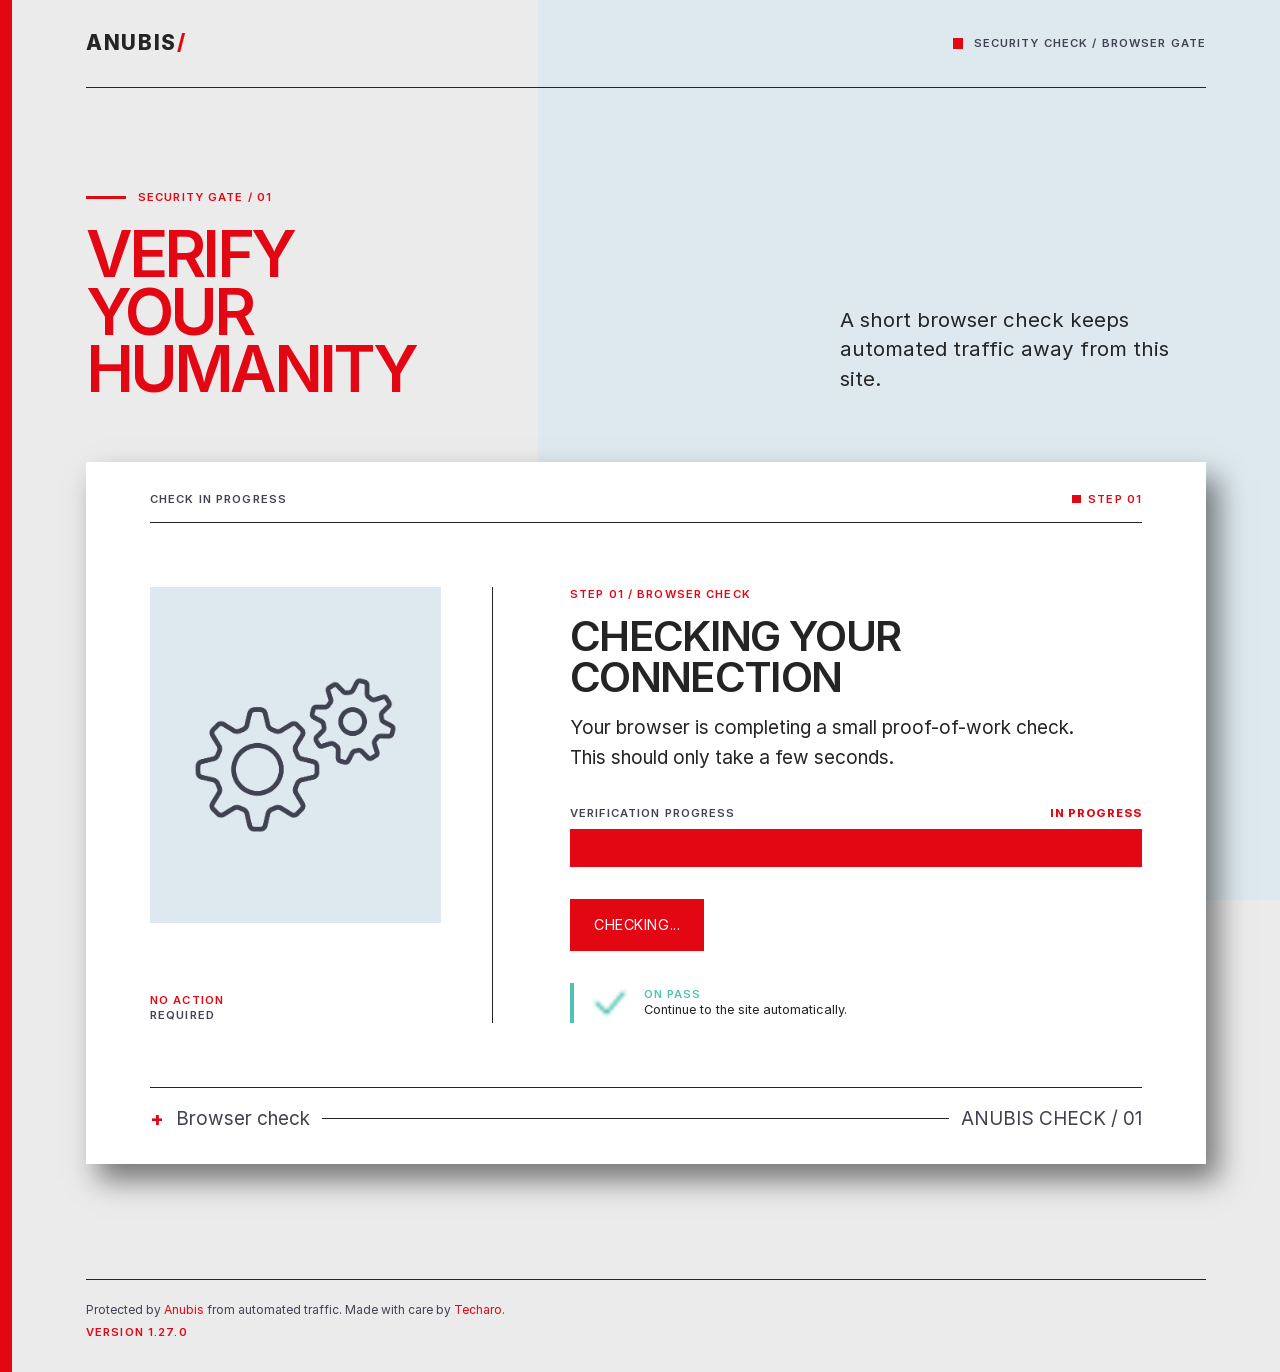
==== commit 134977ed: "fix: align prototype heading and progress tokens Use the charted red H1 treatment and remove the ine" ====
--- a/prototype/sp-styled-challenge/index.html
+++ b/prototype/sp-styled-challenge/index.html
@@ -27,9 +27,7 @@
       <section class="intro" aria-labelledby="page-title">
         <div>
           <div class="section-kicker">Security gate / 01</div>
-          <h1 id="page-title">
-            Verify <span class="text-red">your humanity</span>
-          </h1>
+          <h1 id="page-title">Verify your humanity</h1>
         </div>
         <div>
           <p class="lede">
@@ -76,9 +74,7 @@
                 class="progress-track"
                 role="progressbar"
                 aria-label="Verification progress"
-              >
-                <span class="progress-fill"></span>
-              </div>
+              ></div>
             </div>
 
             <div class="challenge-actions">
--- a/prototype/sp-styled-challenge/styles.css
+++ b/prototype/sp-styled-challenge/styles.css
@@ -247,13 +247,10 @@
 h1 {
   max-width: 9ch;
   margin-bottom: 0;
+  color: var(--red);
   font-size: clamp(3.25rem, 5vw, 4.5625rem);
   line-height: 0.9;
   letter-spacing: -0.06em;
-}
-
-.text-red {
-  color: var(--red);
 }
 
 .lede {
@@ -370,14 +367,6 @@
   background: var(--red);
 }
 
-.progress-fill {
-  display: block;
-  width: 100%;
-  height: 100%;
-  background: var(--red);
-  transition: width 0.9s ease;
-}
-
 .challenge-actions,
 .error-actions {
   display: flex;
@@ -561,8 +550,7 @@
     scroll-behavior: auto;
   }
 
-  .button-primary,
-  .progress-fill {
+  .button-primary {
     transition: none;
   }
 }
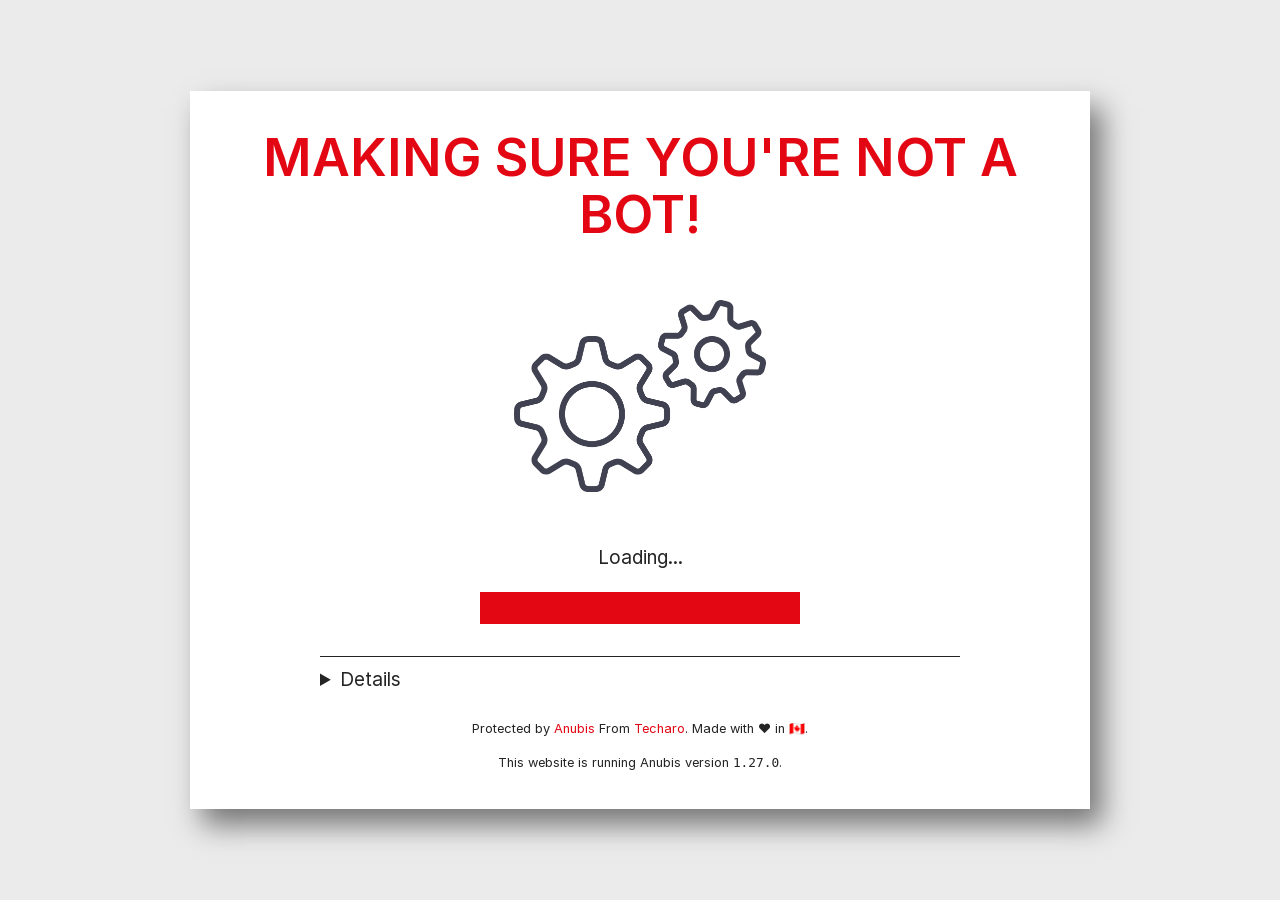
==== commit d1240002: "fix: restyle mock as minimal restyle Rebuild the prototype as a faithful restyle of the original cha" ====
--- a/prototype/sp-styled-challenge/index.html
+++ b/prototype/sp-styled-challenge/index.html
@@ -1,120 +1,79 @@
 <!doctype html>
-<!-- PROTOTYPE ONLY: this page is a visual proposal, not production markup. -->
+<!-- PROTOTYPE ONLY: minimal SP-PS restyle of the original Anubis challenge page. -->
 <html lang="en">
   <head>
     <meta charset="utf-8" />
-    <meta name="viewport" content="width=device-width, initial-scale=1" />
-    <meta name="robots" content="noindex, nofollow" />
-    <title>Verify your humanity | Anubis prototype</title>
+    <meta name="viewport" content="width=device-width, initial-scale=1.0" />
+    <meta name="robots" content="noindex,nofollow" />
+    <title>Making sure you're not a bot!</title>
     <link rel="stylesheet" href="./styles.css" />
   </head>
-  <body class="page-challenge">
-    <header class="masthead">
-      <a
-        class="wordmark"
-        href="./index.html"
-        aria-label="Anubis prototype home"
-      >
-        Anubis<span class="wordmark-mark">/</span>
-      </a>
-      <div class="masthead-meta">
-        <span class="masthead-signal" aria-hidden="true"></span>
-        <span>Security check / Browser gate</span>
+  <body id="top">
+    <main>
+      <h1 id="title" class="centered-div">Making sure you're not a bot!</h1>
+      <div class="centered-div">
+        <img
+          id="image"
+          style="width: 100%; max-width: 256px"
+          src="../../web/static/img/pensive.webp"
+          alt="Gears pictogram"
+        />
+        <img
+          style="display: none"
+          src="../../web/static/img/happy.webp"
+          alt=""
+        />
+        <p id="status">Loading...</p>
+        <div id="progress" role="progressbar" aria-labelledby="status">
+          <div class="bar-inner"></div>
+        </div>
+        <details>
+          <p>
+            You are seeing this because the administrator of this website has
+            set up Anubis to protect the server against the scourge of AI
+            companies aggressively scraping websites. This can and does cause
+            downtime for the websites, which makes their resources inaccessible
+            for everyone.
+          </p>
+          <p>
+            Anubis is a compromise. Anubis uses a Proof-of-Work scheme in the
+            vein of Hashcash, a proposed proof-of-work scheme for reducing email
+            spam. The idea is that at individual scales the additional load is
+            ignorable, but at mass scraper levels it adds up and makes scraping
+            much more expensive.
+          </p>
+          <p>
+            Ultimately, this is a placeholder solution so that more time can be
+            spent on fingerprinting and identifying headless browsers (EG: via
+            how they do font rendering) so that the challenge proof of work page
+            doesn't need to be presented to users that are much more likely to
+            be legitimate.
+          </p>
+          <p>
+            Please note that Anubis requires the use of modern JavaScript
+            features that plugins like JShelter will disable. Please disable
+            JShelter or other such plugins for this domain.
+          </p>
+        </details>
+        <noscript>
+          <p>
+            Sadly, you must enable JavaScript to get past this challenge. This
+            is required because AI companies have changed the social contract
+            around how website hosting works. A no-JS solution is a
+            work-in-progress.
+          </p>
+        </noscript>
       </div>
-    </header>
-
-    <main class="page-shell">
-      <section class="intro" aria-labelledby="page-title">
-        <div>
-          <div class="section-kicker">Security gate / 01</div>
-          <h1 id="page-title">Verify your humanity</h1>
+      <footer>
+        <div class="centered-div">
+          <p>
+            Protected by
+            <a href="https://github.com/TecharoHQ/anubis">Anubis</a> From
+            <a href="https://techaro.lol">Techaro</a>. Made with ❤️ in 🇨🇦.
+          </p>
+          <p>This website is running Anubis version <code>1.27.0</code>.</p>
         </div>
-        <div>
-          <p class="lede">
-            A short browser check keeps automated traffic away from this site.
-          </p>
-        </div>
-      </section>
-
-      <section class="challenge-card" aria-labelledby="challenge-title">
-        <div class="card-topline">
-          <span>Check in progress</span>
-          <span class="status-pill">
-            <span class="status-dot" aria-hidden="true"></span>
-            Step 01
-          </span>
-        </div>
-
-        <div class="challenge-grid">
-          <div class="visual-column">
-            <div class="icon-frame">
-              <img
-                class="challenge-icon"
-                src="../../web/static/img/pensive.webp"
-                alt="Gears pictogram showing that the browser check is in progress"
-              />
-            </div>
-            <p class="visual-note">No action<br /><span>required</span></p>
-          </div>
-
-          <div class="challenge-copy">
-            <p class="eyebrow">Step 01 / Browser check</p>
-            <h2 id="challenge-title">Checking your connection</h2>
-            <p>
-              Your browser is completing a small proof-of-work check. This
-              should only take a few seconds.
-            </p>
-
-            <div class="progress-group">
-              <div class="progress-meta">
-                <span>Verification progress</span>
-                <strong>In progress</strong>
-              </div>
-              <div
-                class="progress-track"
-                role="progressbar"
-                aria-label="Verification progress"
-              ></div>
-            </div>
-
-            <div class="challenge-actions">
-              <button class="button-primary" type="button" disabled>
-                Checking...
-              </button>
-            </div>
-
-            <div class="completion-note">
-              <img
-                class="completion-icon"
-                src="../../web/static/img/happy.webp"
-                alt=""
-              />
-              <p>
-                <span class="completion-label">On pass</span>
-                Continue to the site automatically.
-              </p>
-            </div>
-          </div>
-        </div>
-
-        <div class="card-footer">
-          <span class="card-footer-mark" aria-hidden="true">+</span>
-          <span>Browser check</span>
-          <span class="card-footer-rule" aria-hidden="true"></span>
-          <span>ANUBIS CHECK / 01</span>
-        </div>
-      </section>
+      </footer>
     </main>
-
-    <footer class="site-footer">
-      <p>
-        Protected by <a href="https://github.com/TecharoHQ/anubis">Anubis</a>
-        from automated traffic. Made with care by
-        <a href="https://techaro.lol">Techaro</a>.
-      </p>
-      <div class="footer-meta">
-        <span>Version 1.27.0</span>
-      </div>
-    </footer>
   </body>
 </html>
--- a/prototype/sp-styled-challenge/styles.css
+++ b/prototype/sp-styled-challenge/styles.css
@@ -1,6 +1,7 @@
 /*
- * PROTOTYPE ONLY: visual direction for the SP-styled Anubis challenge pages.
- * The production templates should be rebuilt from the approved direction.
+ * PROTOTYPE ONLY: minimal SP-PS restyle over the original Anubis challenge
+ * pages. Same structure and copy as the original; only the fonts, colors, and
+ * images are restyled.
  */
 
 @font-face {
@@ -38,28 +39,29 @@
 :root {
   --red: #e30613;
   --ink: #242424;
-  --dark-grey: #404252;
   --light-grey: #ebebeb;
   --pale-blue: #dde9ef;
-  --turquoise: #4fc2b1;
   --white: #ffffff;
   --shadow: 12px 16px 27px rgba(0, 0, 0, 0.5);
-  --gutter: clamp(1.25rem, 5vw, 5rem);
 }
 
 * {
   box-sizing: border-box;
 }
 
+body,
 html {
-  min-width: 320px;
-  scroll-behavior: smooth;
+  min-height: 100%;
+  display: flex;
+  justify-content: center;
+  align-items: center;
+  margin-left: auto;
+  margin-right: auto;
 }
 
 body {
-  min-height: 100vh;
   margin: 0;
-  border-left: 12px solid var(--red);
+  padding: 2rem;
   background: var(--light-grey);
   color: var(--ink);
   font-family:
@@ -77,12 +79,68 @@
   line-height: 1.6;
 }
 
-body::before {
-  position: fixed;
-  z-index: -1;
-  inset: 0 0 0 42%;
-  background: var(--pale-blue);
-  content: "";
+main {
+  width: min(900px, 100%);
+  background: var(--white);
+  border-radius: 0;
+  box-shadow: var(--shadow);
+  padding: clamp(15px, 3vw, 30px) clamp(15px, 5vw, 80px);
+}
+
+.centered-div {
+  text-align: center;
+}
+
+h1,
+h2,
+h3,
+h4,
+h5 {
+  font-weight: 600;
+  text-transform: uppercase;
+}
+
+h1 {
+  margin: 0.5rem 0 1.5rem;
+  color: var(--red);
+  font-size: clamp(2.0625rem, 5vw, 3.25rem);
+  line-height: 1.1;
+}
+
+img {
+  display: block;
+  margin: 0 auto 1rem;
+}
+
+#status {
+  font-variant-numeric: tabular-nums;
+}
+
+#progress {
+  display: block;
+  width: min(20rem, 90%);
+  height: clamp(17.5px, 2.5vw, 37.5px);
+  margin: 1rem auto 2rem;
+  background: var(--red);
+  border-radius: 0;
+}
+
+.bar-inner {
+  height: 100%;
+  width: 100%;
+  background: var(--red);
+}
+
+details {
+  text-align: left;
+  max-width: 40rem;
+  margin: 0 auto 1rem;
+  border-top: 1px solid var(--ink);
+  padding-top: 0.5rem;
+}
+
+details p {
+  margin-bottom: 0.75rem;
 }
 
 a {
@@ -98,450 +156,42 @@
 
 :focus-visible {
   outline: 3px solid var(--red);
-  outline-offset: 4px;
-}
-
-img {
-  display: block;
-  max-width: 100%;
-}
-
-button,
-a.button {
-  min-height: 3.25rem;
+  outline-offset: 3px;
+}
+
+pre {
+  background: var(--pale-blue);
   border: 0;
-  border-radius: 0;
-  padding: 0.75rem 1.5rem;
-  font: inherit;
+  margin: 1rem auto;
+  padding: 1em;
+  overflow-x: auto;
+  font-family: "Iosevka Curly", ui-monospace, monospace;
   font-size: 0.9rem;
-  font-weight: 400;
-  line-height: 1.25;
-  text-transform: uppercase;
-  letter-spacing: 0.04em;
-  cursor: pointer;
-}
-
-button:disabled {
-  cursor: wait;
-}
-
-.button-primary {
-  background: var(--red);
-  color: var(--white);
-  transition:
-    background-color 0.25s ease-in-out,
-    color 0.25s ease-in-out;
-}
-
-.button-primary:hover:not(:disabled),
-.button-primary:focus-visible:not(:disabled) {
-  background: var(--red);
-  color: var(--white);
-}
-
-.masthead,
-.page-shell,
-.site-footer {
-  width: min(1120px, calc(100% - 2 * var(--gutter)));
-  margin-inline: auto;
-}
-
-.masthead {
-  display: flex;
-  align-items: center;
-  justify-content: space-between;
-  gap: 1rem;
-  min-height: 5.5rem;
-  border-bottom: 1px solid var(--ink);
-}
-
-.wordmark {
-  color: var(--ink);
-  font-size: 1.3rem;
-  font-weight: 800;
-  line-height: 1;
-  text-transform: uppercase;
-  letter-spacing: 0.08em;
-}
-
-.wordmark:hover {
-  color: var(--red);
-  text-decoration: none;
-}
-
-.wordmark-mark {
-  color: var(--red);
-}
-
-.masthead-meta,
-.section-kicker,
-.eyebrow,
-.card-topline,
-.visual-note,
-.progress-meta,
-.completion-label,
-.footer-meta {
-  font-size: 0.7rem;
-  font-weight: 600;
-  line-height: 1.3;
-  text-transform: uppercase;
-  letter-spacing: 0.1em;
-}
-
-.masthead-meta {
-  display: flex;
-  align-items: center;
-  gap: 0.65rem;
-  color: var(--dark-grey);
-  text-align: right;
-}
-
-.masthead-signal {
-  display: inline-block;
-  width: 0.65rem;
-  height: 0.65rem;
-  background: var(--red);
-}
-
-.page-shell {
-  padding-block: clamp(3.5rem, 8vw, 7rem) clamp(4rem, 9vw, 8rem);
-}
-
-.intro {
-  display: grid;
-  grid-template-columns: minmax(0, 1fr) minmax(14rem, 0.55fr);
-  align-items: end;
-  gap: clamp(2rem, 7vw, 7rem);
-  margin-bottom: clamp(2rem, 5vw, 4.5rem);
-}
-
-.section-kicker {
-  display: flex;
-  align-items: center;
-  gap: 0.75rem;
-  margin-bottom: 1.25rem;
-  color: var(--red);
-}
-
-.section-kicker::before {
-  width: 2.5rem;
-  height: 3px;
-  background: currentColor;
-  content: "";
-}
-
-h1,
-h2,
-h3,
-p {
-  margin-top: 0;
-}
-
-h1,
-h2,
-h3 {
-  font-weight: 600;
-  text-transform: uppercase;
-}
-
-h1 {
-  max-width: 9ch;
-  margin-bottom: 0;
-  color: var(--red);
-  font-size: clamp(3.25rem, 5vw, 4.5625rem);
-  line-height: 0.9;
-  letter-spacing: -0.06em;
-}
-
-.lede {
-  max-width: 29rem;
-  margin-bottom: 0.25rem;
-  font-size: clamp(1.05rem, 1.6vw, 1.3rem);
-  line-height: 1.45;
-}
-
-.challenge-card,
-.error-card {
-  background: var(--white);
-  box-shadow: var(--shadow);
-  padding: clamp(15px, 3vw, 30px) clamp(15px, 5vw, 80px);
-}
-
-.card-topline {
-  display: flex;
-  align-items: center;
-  justify-content: space-between;
-  gap: 1rem;
-  border-bottom: 1px solid var(--ink);
-  padding-bottom: 1rem;
-  color: var(--dark-grey);
-}
-
-.status-pill {
-  display: inline-flex;
-  align-items: center;
-  gap: 0.45rem;
-  color: var(--red);
-}
-
-.status-dot {
-  display: inline-block;
-  width: 0.55rem;
-  height: 0.55rem;
-  background: var(--red);
-}
-
-.challenge-grid {
-  display: grid;
-  grid-template-columns: minmax(15rem, 0.75fr) minmax(0, 1.25fr);
-  gap: clamp(2rem, 6vw, 6rem);
-  padding: clamp(2rem, 5vw, 4.5rem) 0;
-}
-
-.visual-column {
-  display: flex;
-  flex-direction: column;
-  justify-content: space-between;
-  border-right: 1px solid var(--ink);
-  padding-right: clamp(1.5rem, 4vw, 4rem);
-}
-
-.icon-frame,
-.error-icon-frame {
-  display: grid;
-  place-items: center;
-  min-height: clamp(15rem, 30vw, 21rem);
-  background: var(--pale-blue);
-}
-
-.challenge-icon {
-  width: min(70%, 15rem);
-}
-
-.visual-note {
-  margin: 1.25rem 0 0;
-  color: var(--red);
-}
-
-.visual-note span {
-  color: var(--dark-grey);
-}
-
-.eyebrow {
-  margin-bottom: 0.8rem;
-  color: var(--red);
-}
-
-h2 {
-  max-width: 14ch;
-  margin-bottom: 1rem;
-  font-size: clamp(2rem, 3.5vw, 2.625rem);
-  line-height: 0.98;
-  letter-spacing: -0.04em;
-}
-
-.challenge-copy > p:not(.eyebrow) {
-  max-width: 34rem;
-  margin-bottom: 2rem;
-}
-
-.progress-group {
-  margin-bottom: 2rem;
-}
-
-.progress-meta {
-  display: flex;
-  justify-content: space-between;
-  gap: 1rem;
-  margin-bottom: 0.55rem;
-  color: var(--dark-grey);
-}
-
-.progress-meta strong {
-  color: var(--red);
-  font-weight: 800;
-}
-
-.progress-track {
-  height: clamp(17.5px, 3vw, 37.5px);
-  background: var(--red);
-}
-
-.challenge-actions,
-.error-actions {
-  display: flex;
-  flex-wrap: wrap;
-  align-items: center;
-  gap: 1.25rem;
-}
-
-.completion-note {
-  display: flex;
-  align-items: center;
-  gap: 0.85rem;
-  margin-top: 2rem;
-  border-left: 4px solid var(--turquoise);
-  padding-left: 1rem;
-}
-
-.completion-icon {
-  width: 2.5rem;
-  height: 2.5rem;
-  object-fit: contain;
-}
-
-.completion-note p {
-  margin-bottom: 0;
+  text-align: left;
+}
+
+footer {
+  margin-top: 1.5rem;
+  text-align: center;
   font-size: 0.8rem;
-  line-height: 1.35;
-}
-
-.completion-label {
-  display: block;
-  color: var(--turquoise);
-}
-
-.card-footer {
-  display: flex;
-  flex-wrap: wrap;
-  align-items: center;
-  gap: 0.75rem;
-  border-top: 1px solid var(--ink);
-  padding-top: 1rem;
-  color: var(--dark-grey);
-}
-
-.card-footer-mark {
-  color: var(--red);
-  font-size: 1.25rem;
-  font-weight: 800;
-  line-height: 1;
-}
-
-.card-footer-rule {
-  flex: 1;
-  height: 1px;
-  background: var(--ink);
-}
-
-.site-footer {
-  border-top: 1px solid var(--ink);
-  padding-block: 1.25rem 2rem;
-  color: var(--dark-grey);
-  font-size: 0.75rem;
-}
-
-.site-footer p {
+}
+
+footer p {
   margin-bottom: 0.35rem;
-}
-
-.footer-meta {
-  display: flex;
-  flex-wrap: wrap;
-  gap: 0.75rem;
-  color: var(--red);
-}
-
-.error-layout {
-  display: grid;
-  grid-template-columns: minmax(14rem, 0.65fr) minmax(0, 1.35fr);
-  align-items: center;
-  gap: clamp(2rem, 7vw, 7rem);
-}
-
-.error-icon {
-  width: min(68%, 14rem);
-}
-
-.error-copy h2 {
-  max-width: 12ch;
-}
-
-.error-copy > p:not(.eyebrow) {
-  max-width: 36rem;
-  margin-bottom: 1.5rem;
-}
-
-.error-code {
-  margin: 0 0 2rem;
-  border: 2px solid var(--red);
-  background: var(--white);
-  padding: 1rem 1.25rem;
-  overflow-x: auto;
-  color: var(--red);
-  font-size: 0.85rem;
-  font-weight: 600;
-  line-height: 1.5;
-  text-align: center;
-}
-
-.error-code,
-.error-code code {
-  font-family: "Iosevka Curly", ui-monospace, monospace;
-}
-
-.error-help {
-  margin-top: 1.5rem;
-  border-left: 4px solid var(--red);
-  padding-left: 1rem;
-  font-size: 0.9rem;
-}
-
-.error-help p {
-  margin-bottom: 0;
 }
 
 @media (max-width: 700px) {
   body {
-    border-left-width: 6px;
+    padding: 1rem;
     font-size: 17px;
   }
 
-  body::before {
-    left: 55%;
-  }
-
-  .masthead {
-    min-height: 4.5rem;
-  }
-
-  .masthead-meta {
-    max-width: 10rem;
-    font-size: 0.6rem;
-  }
-
-  .intro,
-  .challenge-grid,
-  .error-layout {
-    grid-template-columns: 1fr;
-  }
-
-  .intro {
-    gap: 1.5rem;
+  main {
+    padding: 1.25rem;
   }
 
   h1 {
-    font-size: clamp(3rem, 16vw, 4.5625rem);
-  }
-
-  .challenge-grid {
-    gap: 2rem;
-  }
-
-  .visual-column {
-    border-right: 0;
-    border-bottom: 1px solid var(--ink);
-    padding: 0 0 2rem;
-  }
-
-  .icon-frame,
-  .error-icon-frame {
-    min-height: 13rem;
-  }
-
-  .challenge-icon,
-  .error-icon {
-    width: min(50%, 11rem);
+    font-size: 2.0625rem;
   }
 }
 
@@ -549,8 +199,4 @@
   html {
     scroll-behavior: auto;
   }
-
-  .button-primary {
-    transition: none;
-  }
-}
+}
